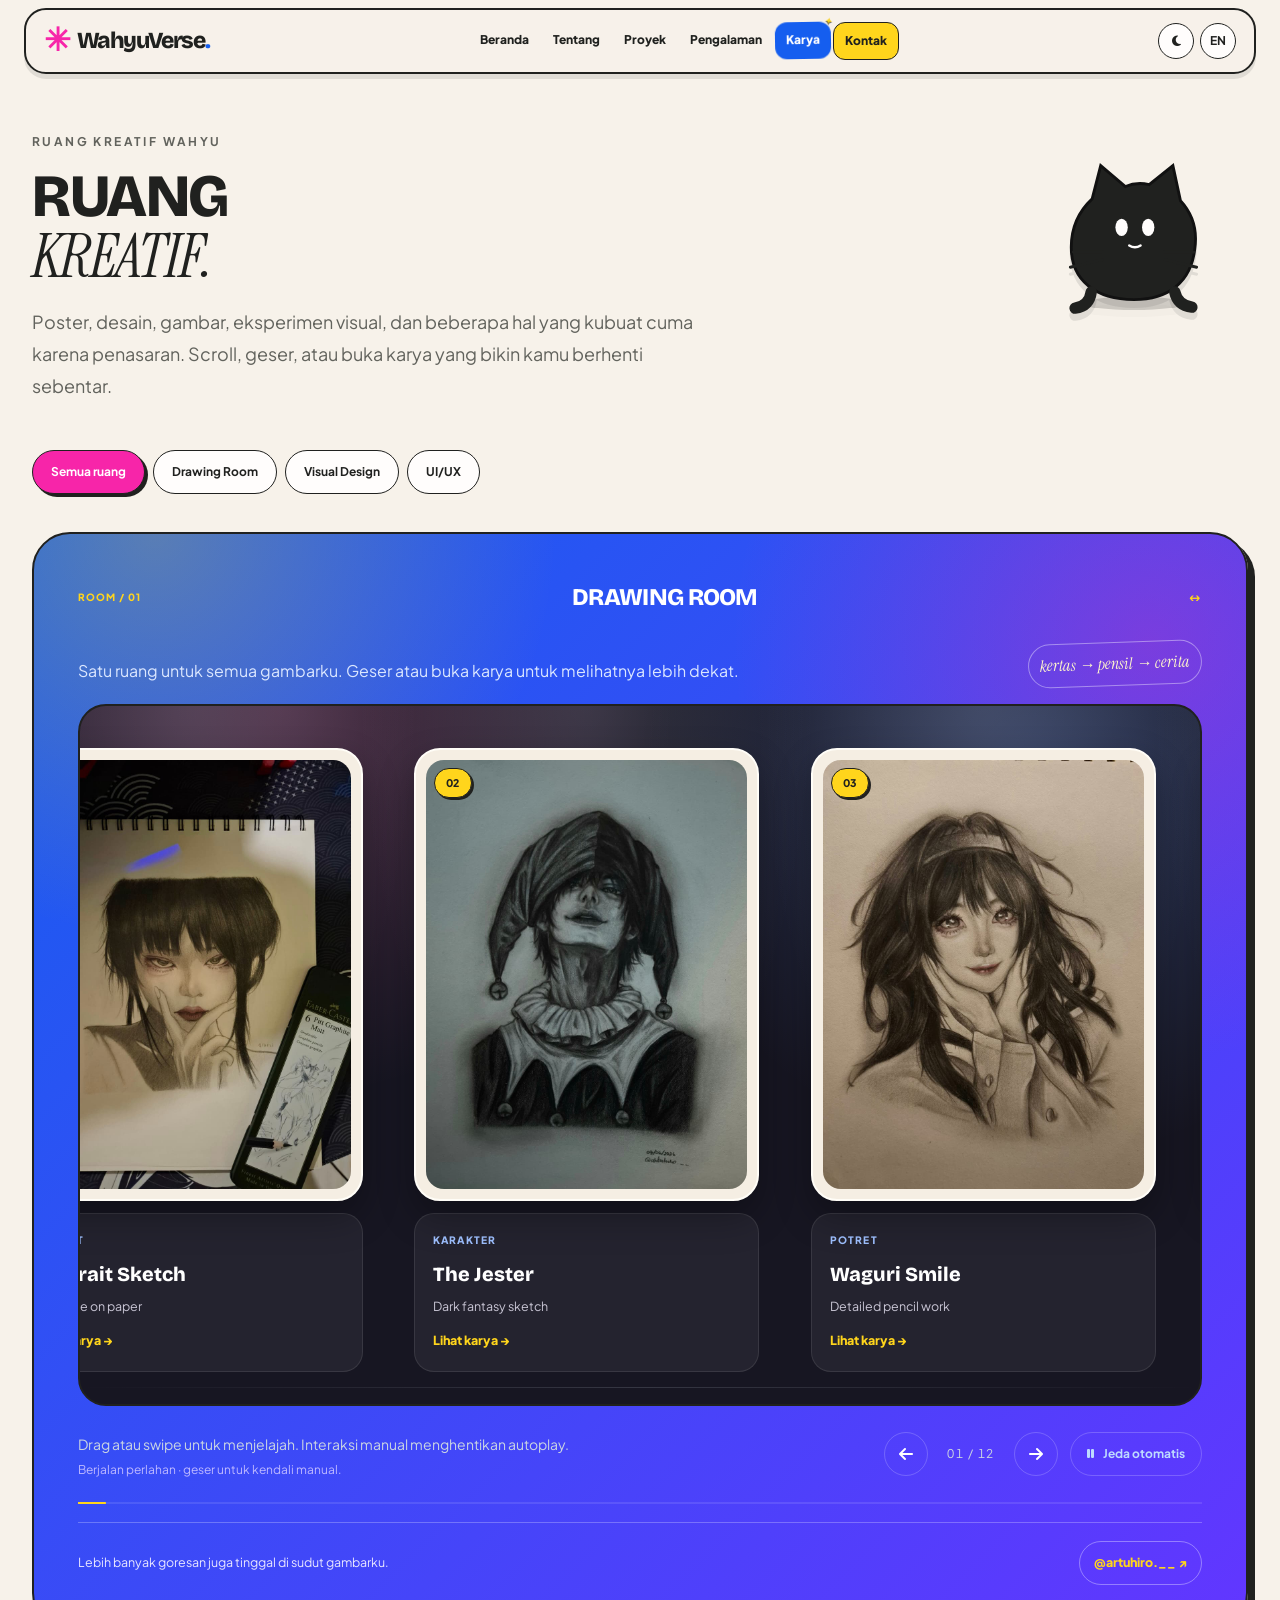
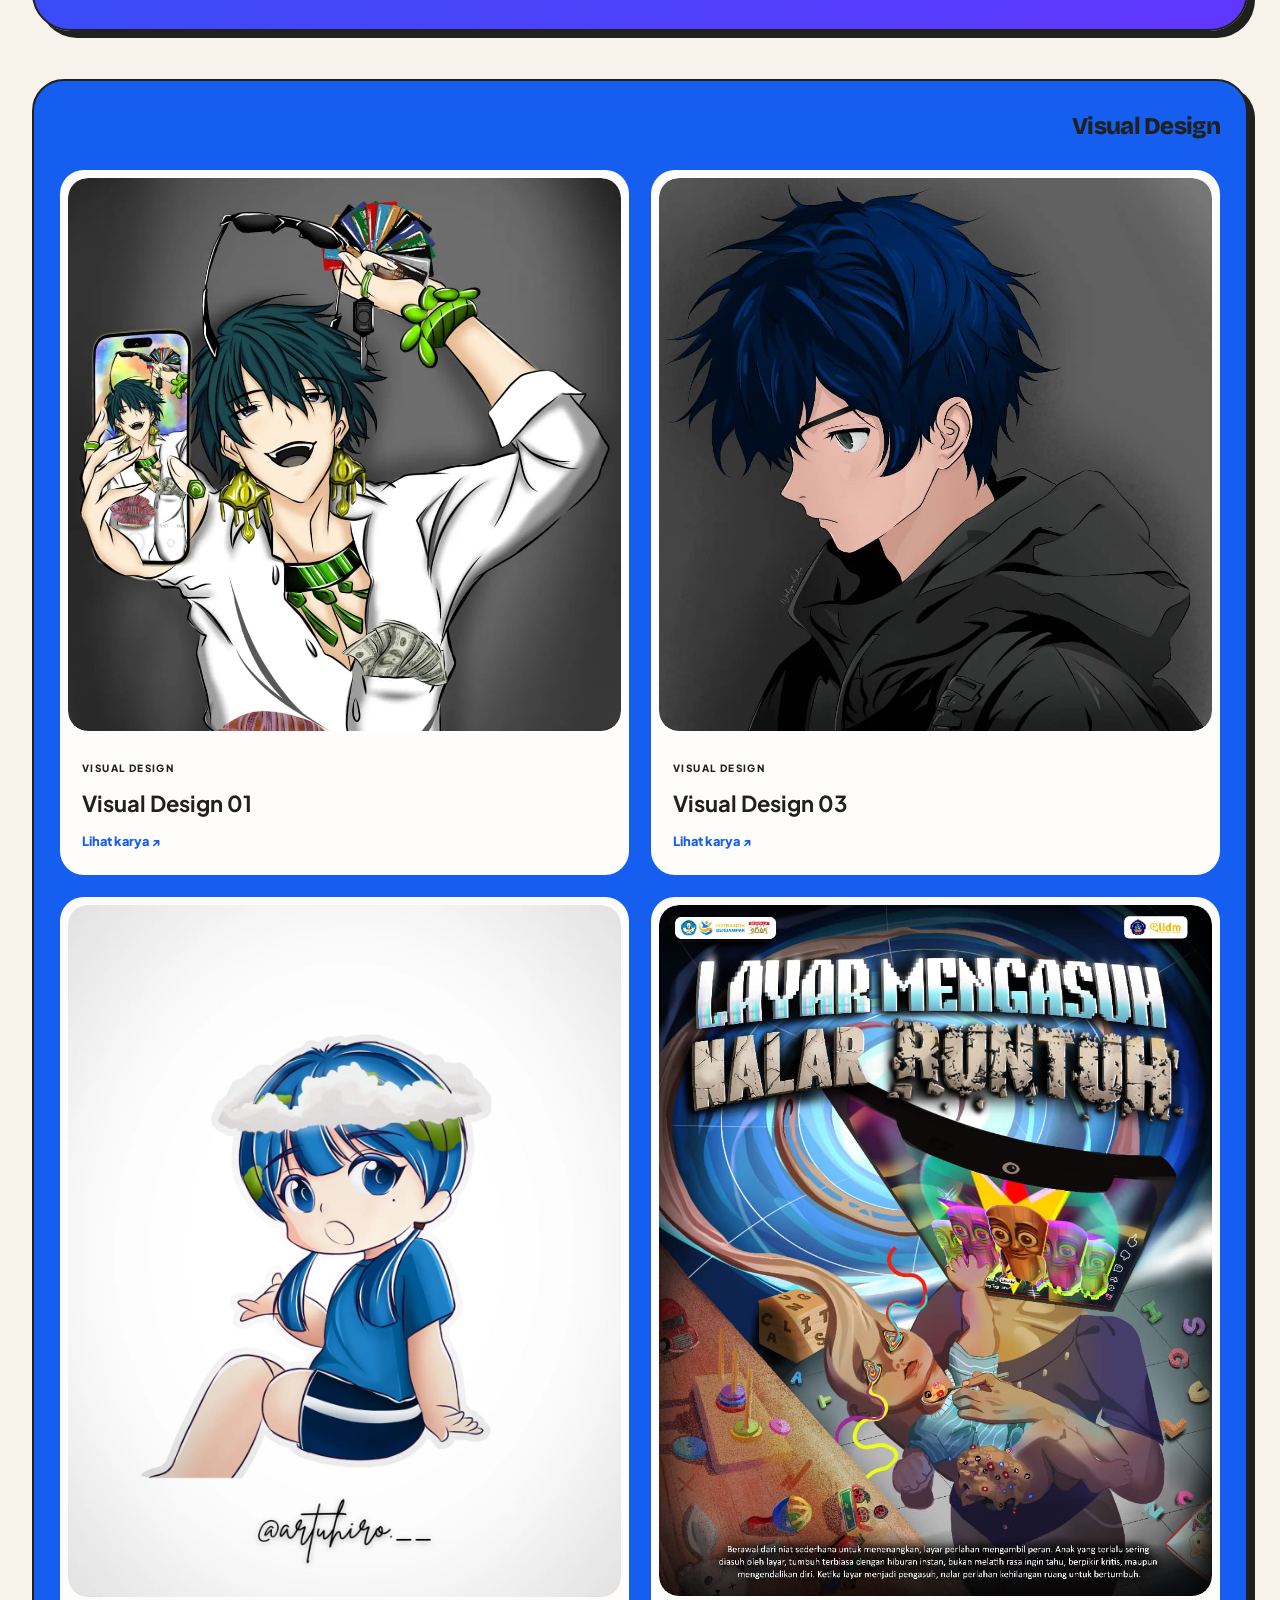
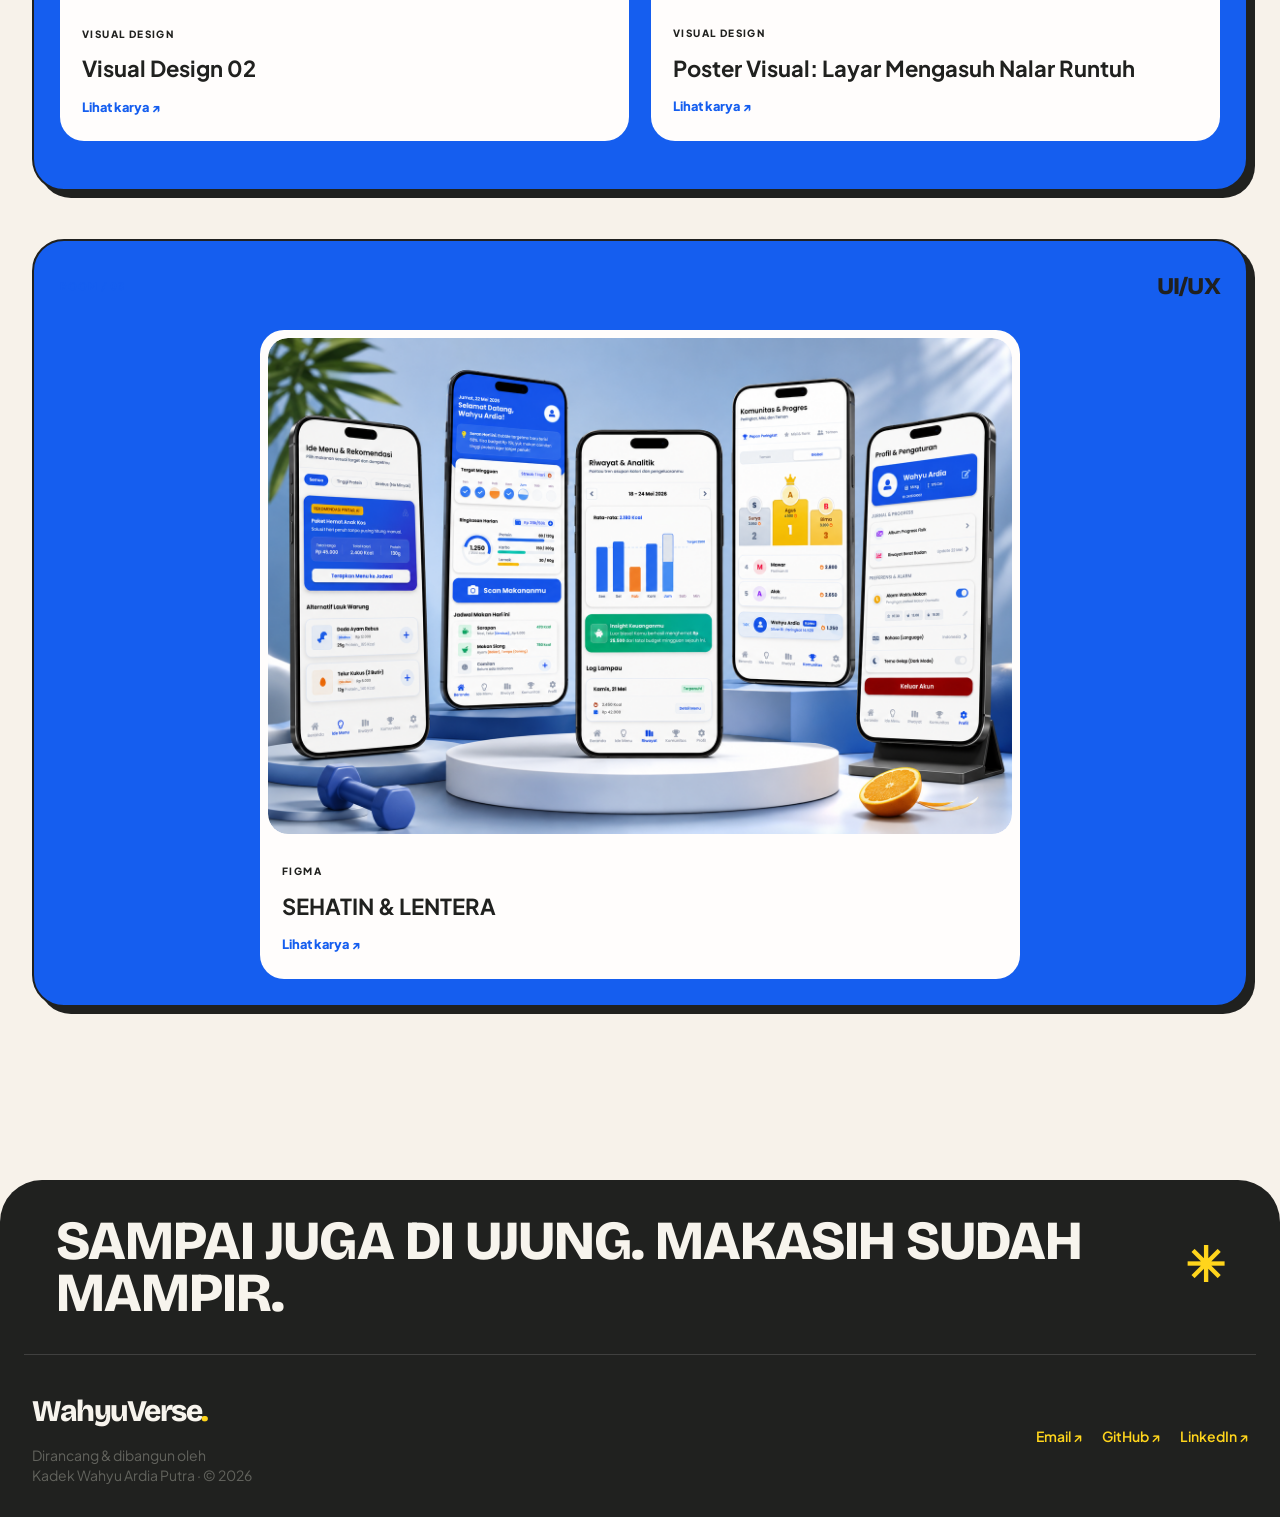
==== galeri.html @ 93870bdd "Move WahyuVerse project to repository root" ====
<!DOCTYPE html>

<html lang="id">
<head>
<meta charset="utf-8"/>
<meta content="width=device-width, initial-scale=1.0" name="viewport"/>
<meta content="Portofolio Kadek Wahyu Ardia Putra — mahasiswa Ilmu Komputer Undiksha. Eksplorasi Data Science, AI, UI/UX, organisasi, dan karya seni." name="description"/>
<meta content="light dark" name="color-scheme"/>
<title>Karya Seni | WahyuVerse.</title>
<script src="assets/js/theme-init.js">
</script>
<link href="assets/favicon.svg" rel="icon" type="image/svg+xml"/>
<link href="https://fonts.googleapis.com" rel="preconnect"/>
<link crossorigin="" href="https://fonts.gstatic.com" rel="preconnect"/>
<link href="https://fonts.googleapis.com/css2?family=Bricolage+Grotesque:opsz,wght@12..96,500;12..96,600;12..96,700;12..96,800&amp;family=Instrument+Serif:ital@0;1&amp;family=Plus+Jakarta+Sans:wght@400;500;600;700;800&amp;display=swap" rel="stylesheet"/>
<link href="assets/vendor/fontawesome/css/all.min.css" rel="stylesheet"/>
<link href="assets/css/style.css" rel="stylesheet"/>
<script defer="" src="assets/js/data.js">
</script><script defer="" src="assets/js/collections.js"></script>
<script defer="" src="assets/js/media-gallery.js">
</script>
<script defer="" src="assets/js/main.js">
</script>
<script defer="" src="assets/js/effects.js">
</script>
<script defer="" src="assets/js/museum.js">
</script>
<script defer="" src="assets/js/mascots.js"></script></head>
<body class="min-h-screen bg-base font-sans text-ink antialiased" data-page="galeri">
<a class="skip-link" href="#main">
<span class="tr" data-en="Skip to content">
    Lewati ke konten
   </span>
</a>
<header class="site-header sticky top-0 z-40">
<nav aria-label="Navigasi utama" class="site-nav">
<a aria-label="WahyuVerse" class="brand" href="index.html"><span aria-hidden="true" class="brand-mark">✳</span> WahyuVerse<span class="brand-dot">.</span></a>
<div class="nav-menu flex w-full flex-col order-last lg:order-none lg:w-auto lg:flex-row" id="navMenu">
<a class="nav-link" href="index.html">
<span class="tr" data-en="Home">
       Beranda
      </span>
</a>
<a class="nav-link" href="tentang.html">
<span class="tr" data-en="About">
       Tentang
      </span>
</a>
<a class="nav-link" href="proyek.html">
<span class="tr" data-en="Projects">
       Proyek
      </span>
</a>
<a class="nav-link" href="pengalaman.html">
<span class="tr" data-en="Experience">
       Pengalaman
      </span>
</a>
<a aria-current="page" class="nav-link" href="galeri.html">
<span class="tr" data-en="Creative Works">Karya</span>
</a>
<a class="nav-link nav-contact" href="kontak.html">
<span class="tr" data-en="Contact">
       Kontak
      </span>
</a>
</div>
<div class="nav-actions">
<button aria-label="Aktifkan mode gelap" aria-pressed="false" class="icon-button" id="themeToggle" type="button">
<i aria-hidden="true" class="fa-solid fa-moon">
</i>
</button>
<button aria-label="Switch to English" class="icon-button text-xs font-bold" id="langToggle" type="button">
      EN
     </button>
<button aria-controls="navMenu" aria-expanded="false" aria-label="Buka menu" class="icon-button lg:hidden" hidden="" id="menuToggle" type="button">
<i aria-hidden="true" class="fa-solid fa-bars">
</i>
</button>
</div>
</nav>
</header>
<main id="main" tabindex="-1">
<div class="creative-space">
<section class="section-shell pt-0">
<header class="page-heading verse-heading">
<p class="text-xs font-bold tracking-[0.2em] text-muted"><span class="tr" data-en="WAHYU’S CREATIVE SPACE">RUANG KREATIF WAHYU</span></p>
<h1 class="mt-4 text-4xl font-extrabold tracking-tight sm:text-6xl"><span class="tr" data-en="THE&lt;br&gt;CREATIVE &lt;em class=&quot;editorial-serif&quot;&gt;room.&lt;/em&gt;">RUANG<br/><em class="editorial-serif">KREATIF.</em></span></h1>
<p class="tr mt-5 max-w-2xl text-base leading-8 sm:text-lg text-muted" data-en="Posters, drawings, visual experiments, and a few things I made simply because I wanted to. Scroll, drag, or open the pieces that catch your eye.">
       Poster, desain, gambar, eksperimen visual, dan beberapa hal yang kubuat cuma karena penasaran. Scroll, geser, atau buka karya yang bikin kamu berhenti sebentar.
      </p>
<div aria-hidden="true" class="verse-mascot mascot-museum heading-mascot" data-mascot="museum"></div></header>
<div aria-label="Kategori karya" class="creative-filters" data-aria-en="Creative work categories" data-aria-id="Kategori karya" id="creativeFilters" role="group"></div>
<section class="exhibition-room drawing-room" data-room="drawing" id="drawing-room">
  <div class="room-label"><span>ROOM / 01</span><h2><span class="tr" data-en="DRAWING ROOM">DRAWING ROOM</span></h2><span aria-hidden="true">↔</span></div>
  <div class="drawing-room-intro"><p class="room-intro"><span class="tr" data-en="One room for all of my drawings. Drag, swipe, or open a piece to see it closer.">Satu ruang untuk semua gambarku. Geser atau buka karya untuk melihatnya lebih dekat.</span></p><span class="drawing-room-note"><span class="tr" data-en="paper → pencil → story">kertas → pensil → cerita</span></span></div>
  <div class="drawing-filters" id="drawingFilters" role="group" aria-label="Filter Drawing Room" data-aria-id="Filter Drawing Room" data-aria-en="Drawing Room filters"></div>
  <div class="museum-room drawing-museum" data-auto-gallery data-cursor="drag" role="region" aria-roledescription="carousel">
    <div class="museum-track drawing-track" data-gallery-track data-drawing-track tabindex="0"></div>
  </div>
  <div class="museum-toolbar" data-gallery-controls hidden>
    <div><p class="text-sm leading-7 text-slate-300"><span class="tr" data-en="Drag or swipe to explore. Manual interaction pauses autoplay.">Drag atau swipe untuk menjelajah. Interaksi manual menghentikan autoplay.</span></p><p class="mt-1 text-xs text-blue-300" data-gallery-state role="status"></p></div>
    <div class="museum-actions"><button class="museum-control" data-gallery-prev type="button"><i class="fa-solid fa-arrow-left" aria-hidden="true"></i></button><span class="museum-counter" data-gallery-count>01 / 01</span><button class="museum-control" data-gallery-next type="button"><i class="fa-solid fa-arrow-right" aria-hidden="true"></i></button><button class="museum-play" data-gallery-play type="button"><i aria-hidden="true"></i><span></span></button></div>
  </div>
  <div aria-hidden="true" class="museum-progress"><span data-gallery-progress></span></div>
  <div class="drawing-room-footer"><span><span class="tr" data-en="More drawings live in my art corner.">Lebih banyak goresan juga tinggal di sudut gambarku.</span></span><a href="https://www.instagram.com/artuhiro.__?stkn=MTJpcnc0NHF0MHRhMA==" target="_blank" rel="noopener noreferrer">@artuhiro.__ ↗</a></div>
</section>
<div id="creativeRooms"></div></section>
</div>
</main>
<footer class="verse-footer"><div class="footer-note"><span class="tr" data-en="You reached the end. Thanks for stopping by.">Sampai juga di ujung. Makasih sudah mampir.</span> <span aria-hidden="true">✳</span></div>
<div class="mx-auto flex max-w-7xl flex-col gap-6 px-5 py-8 sm:flex-row sm:items-center sm:justify-between sm:px-8">
<div>
<a class="footer-brand" href="index.html">WahyuVerse<span class="brand-dot">.</span></a>
<p class="mt-2 text-sm text-muted"><span class="tr" data-en="Designed &amp;amp; built by">Dirancang &amp; dibangun oleh</span><br/>Kadek Wahyu Ardia Putra · © 2026</p>
</div>
<div class="flex flex-wrap gap-5 text-sm font-semibold">
<a class="text-link" href="mailto:ardiawahyu7@gmail.com">
      Email ↗
     </a>
<a class="text-link" href="https://github.com/HaruHiro123" rel="noopener noreferrer" target="_blank">
      GitHub ↗
     </a>
<a class="text-link" href="https://www.linkedin.com/in/kadek-wahyu-ardia-putra-6b296532b/" rel="noopener noreferrer" target="_blank">
      LinkedIn ↗
     </a>
</div>
</div>
</footer>
<dialog aria-labelledby="modalTitle" class="w-[calc(100%-2rem)] max-w-3xl rounded-3xl border border-line bg-base p-0 text-ink shadow-2xl" id="detailModal">
<div class="sticky top-0 z-10 flex items-center justify-between gap-4 border-b border-line bg-base px-5 py-4 sm:px-8">
<span class="eyebrow">
<span class="tr" data-en="Portfolio detail">
      Detail portofolio
     </span>
</span>
<button aria-label="Tutup detail" autofocus="" class="icon-button" id="closeModal" type="button">
<i aria-hidden="true" class="fa-solid fa-xmark">
</i>
</button>
</div>
<div class="p-5 sm:p-8">
<div class="mb-6 grid gap-4" id="modalImages">
</div>
<h2 class="text-2xl font-extrabold sm:text-3xl" id="modalTitle">
</h2>
<div class="detail-copy mt-5 text-muted" id="modalDesc">
</div>
<a class="btn-primary mt-6" hidden="" id="modalLink" rel="noopener noreferrer" target="_blank">
</a>
</div>
</dialog>
</body>
</html>
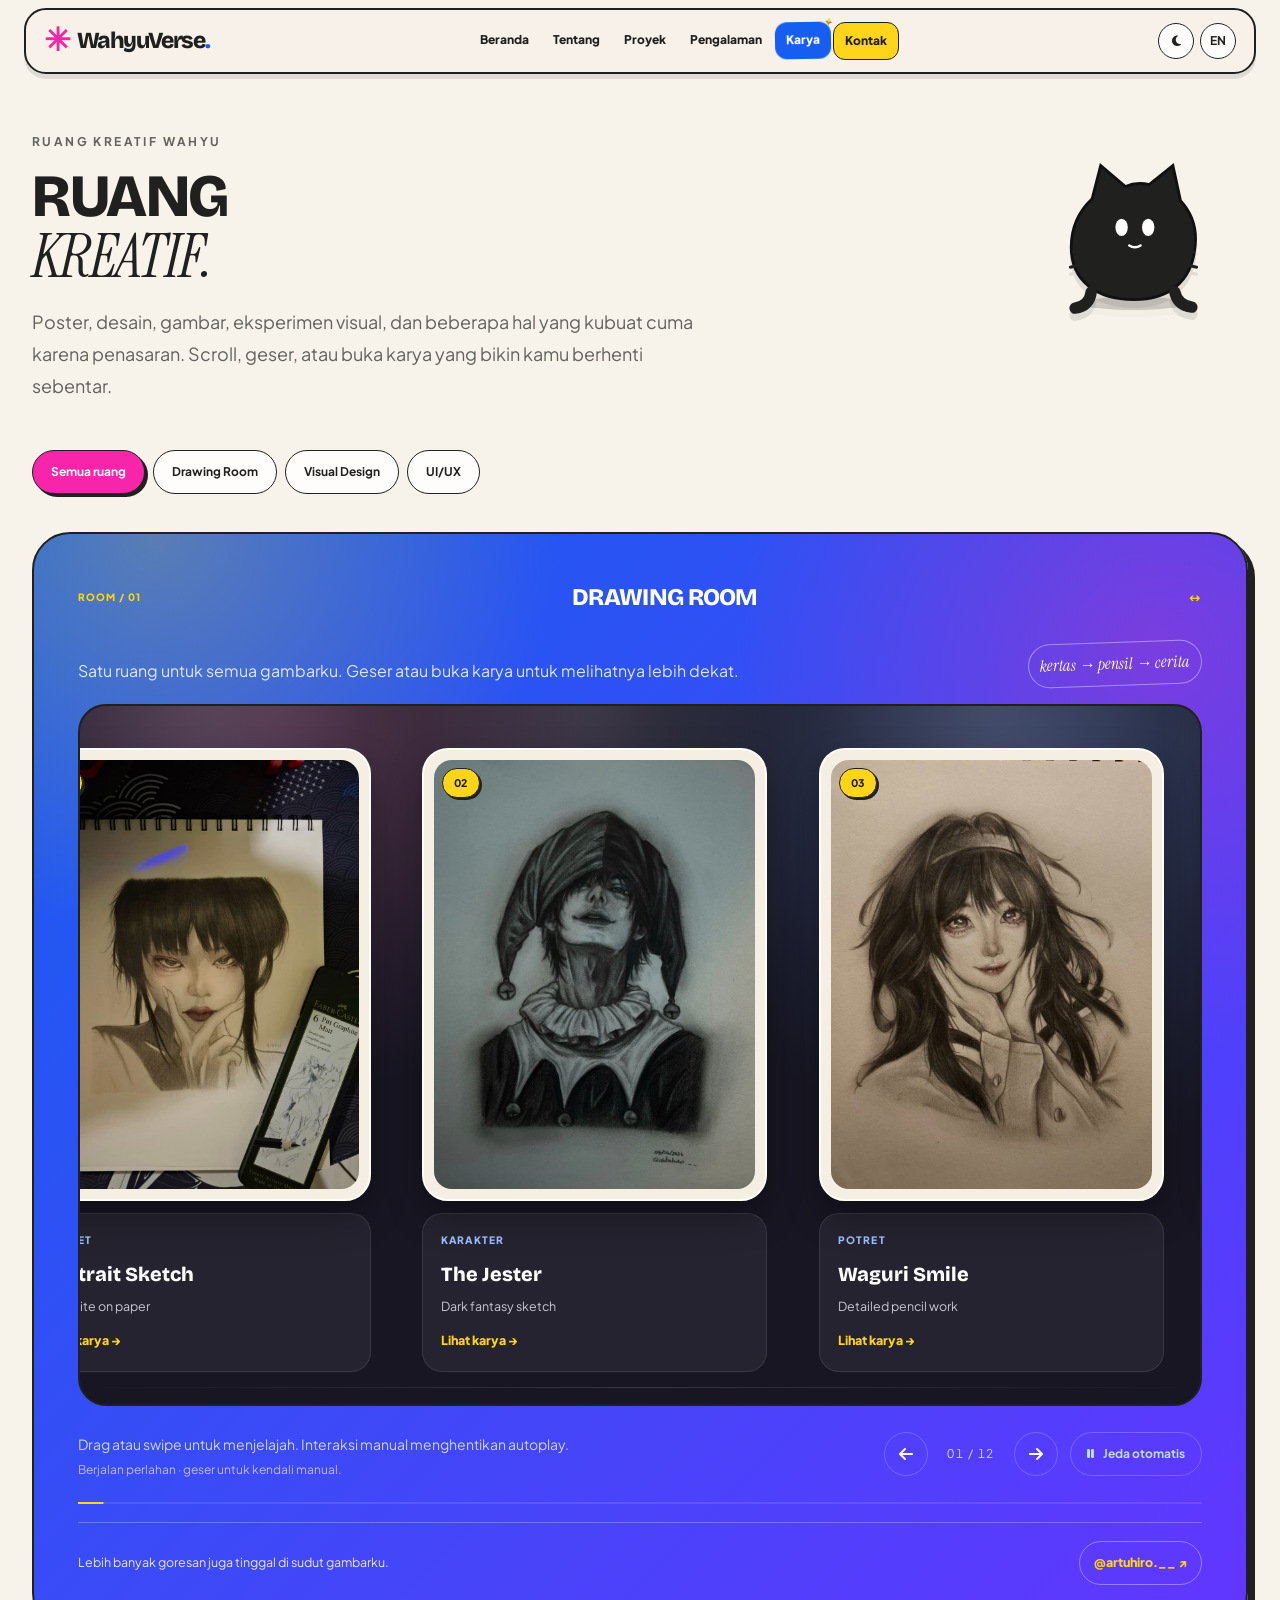
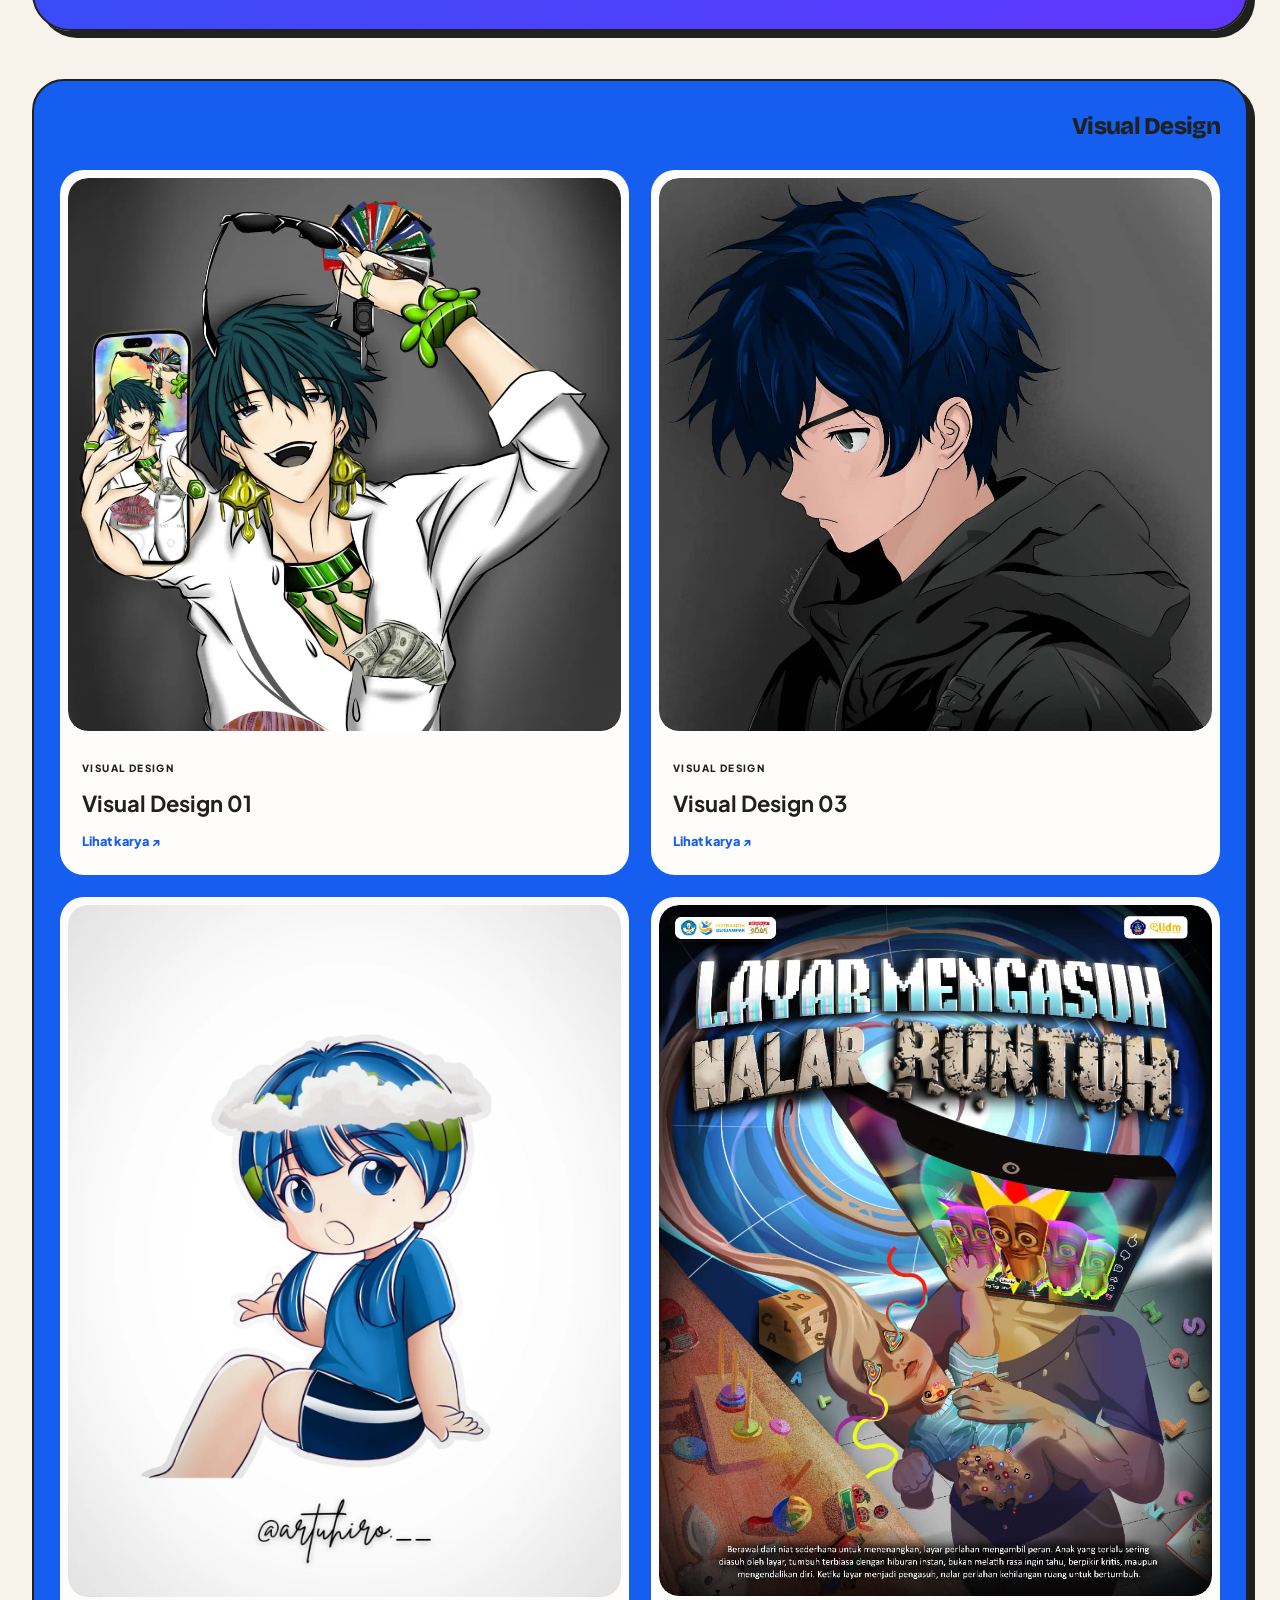
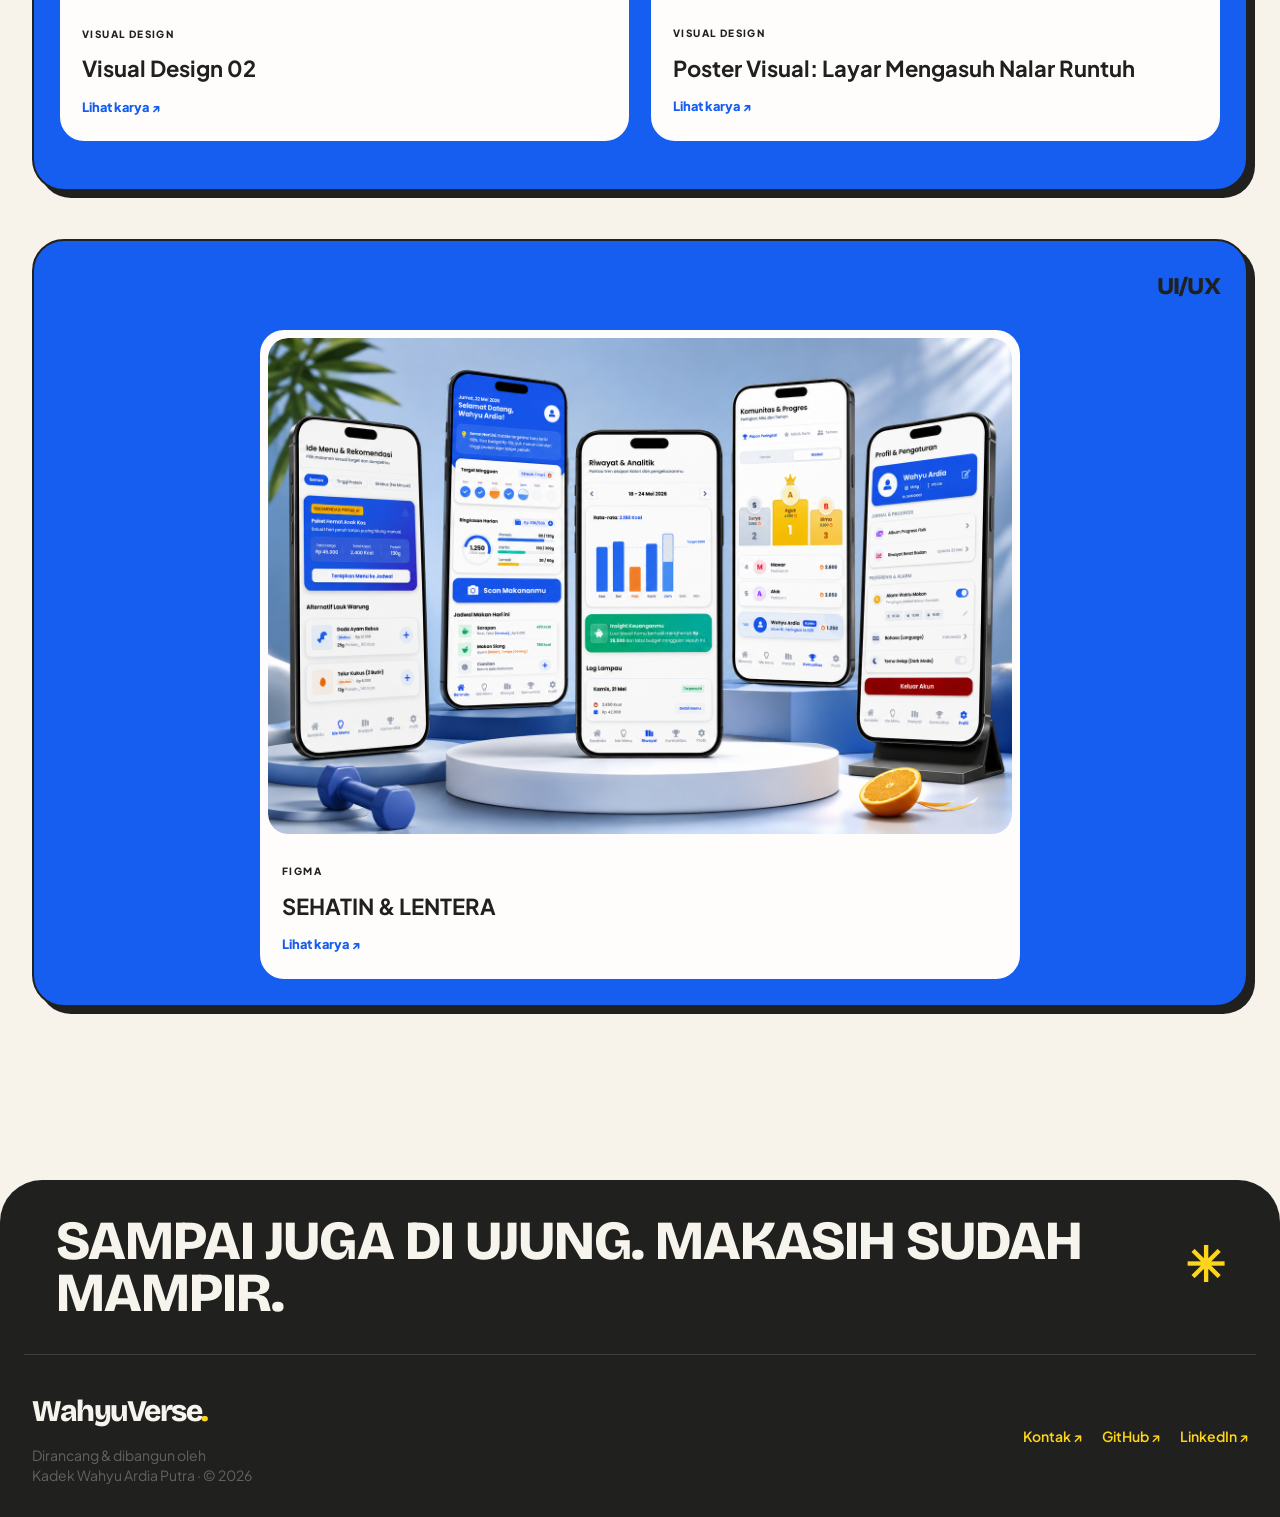
==== commit 8619e67d: "Update WahyuVerse" ====
--- a/galeri.html
+++ b/galeri.html
@@ -115,8 +115,8 @@
 <p class="mt-2 text-sm text-muted"><span class="tr" data-en="Designed &amp;amp; built by">Dirancang &amp; dibangun oleh</span><br/>Kadek Wahyu Ardia Putra · © 2026</p>
 </div>
 <div class="flex flex-wrap gap-5 text-sm font-semibold">
-<a class="text-link" href="mailto:ardiawahyu7@gmail.com">
-      Email ↗
+<a class="text-link" href="kontak.html">
+<span class="tr" data-en="Contact ↗">Kontak ↗</span>
      </a>
 <a class="text-link" href="https://github.com/HaruHiro123" rel="noopener noreferrer" target="_blank">
       GitHub ↗
